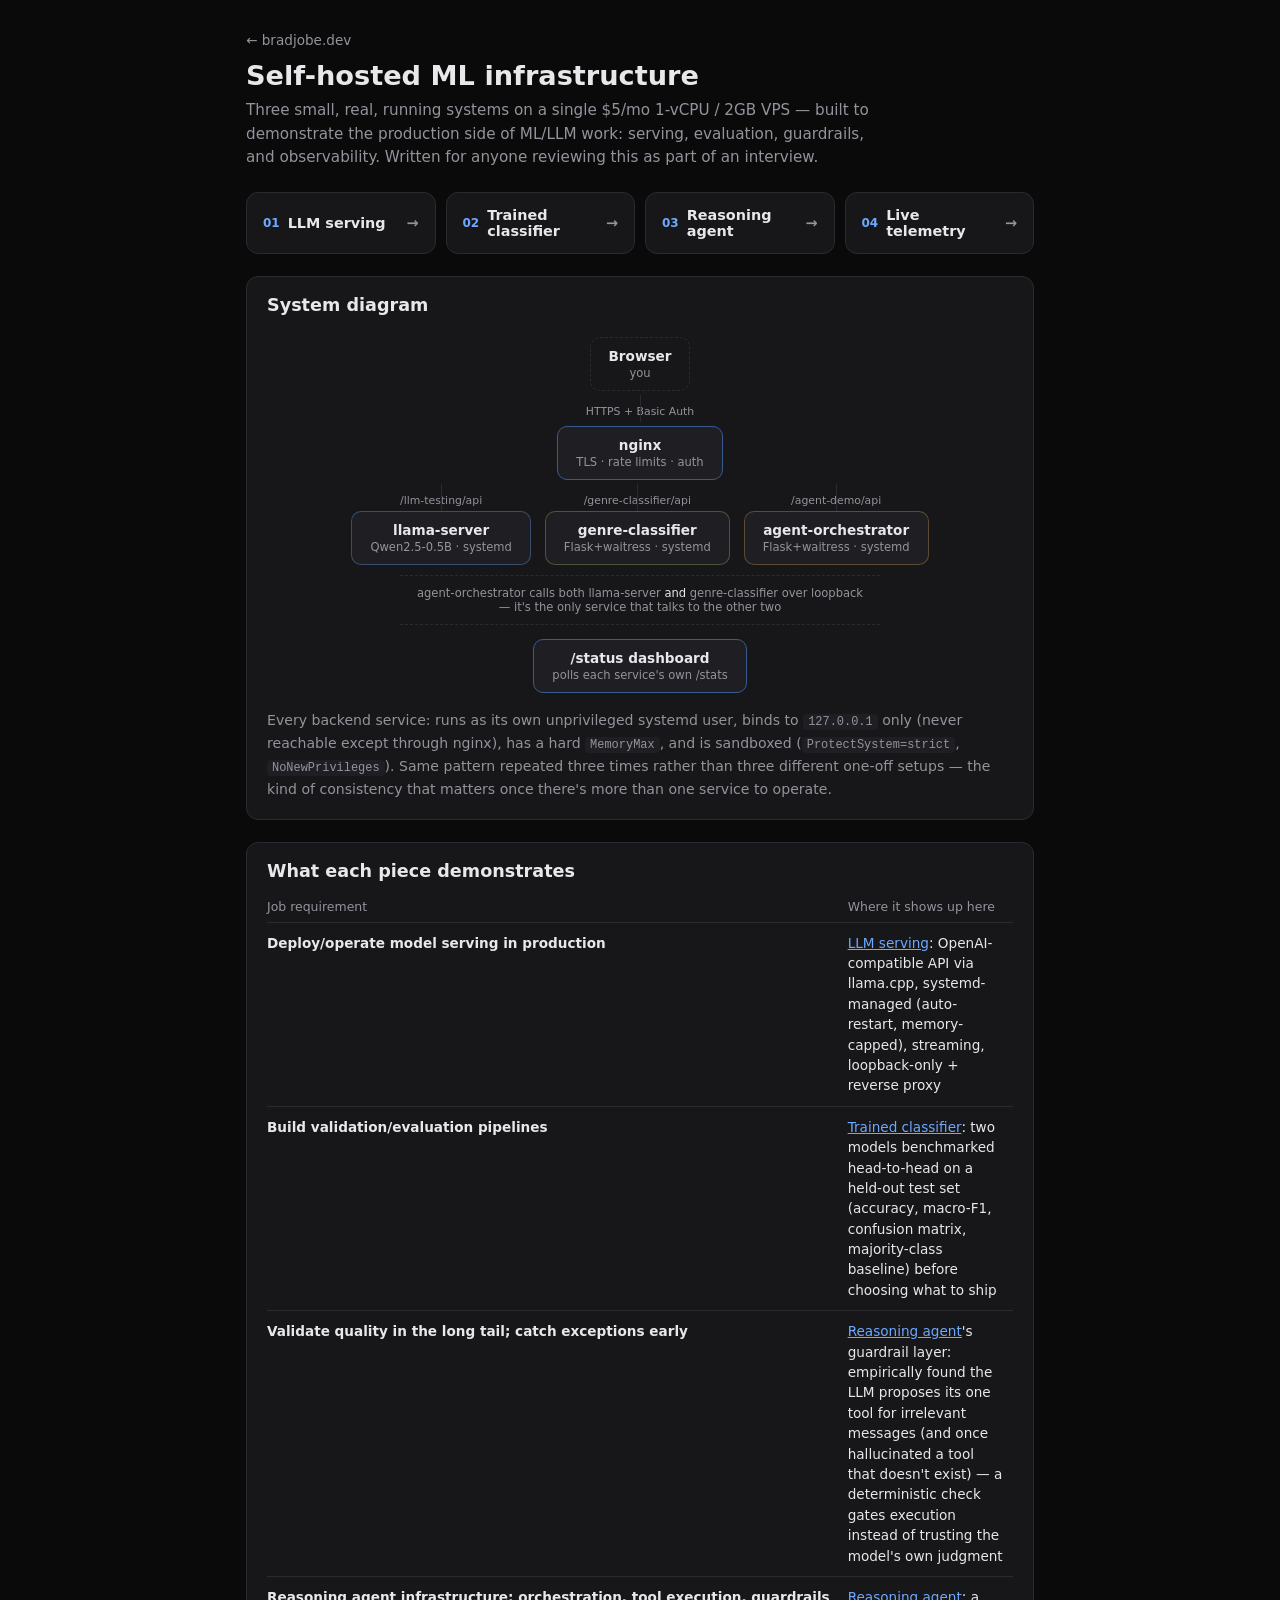
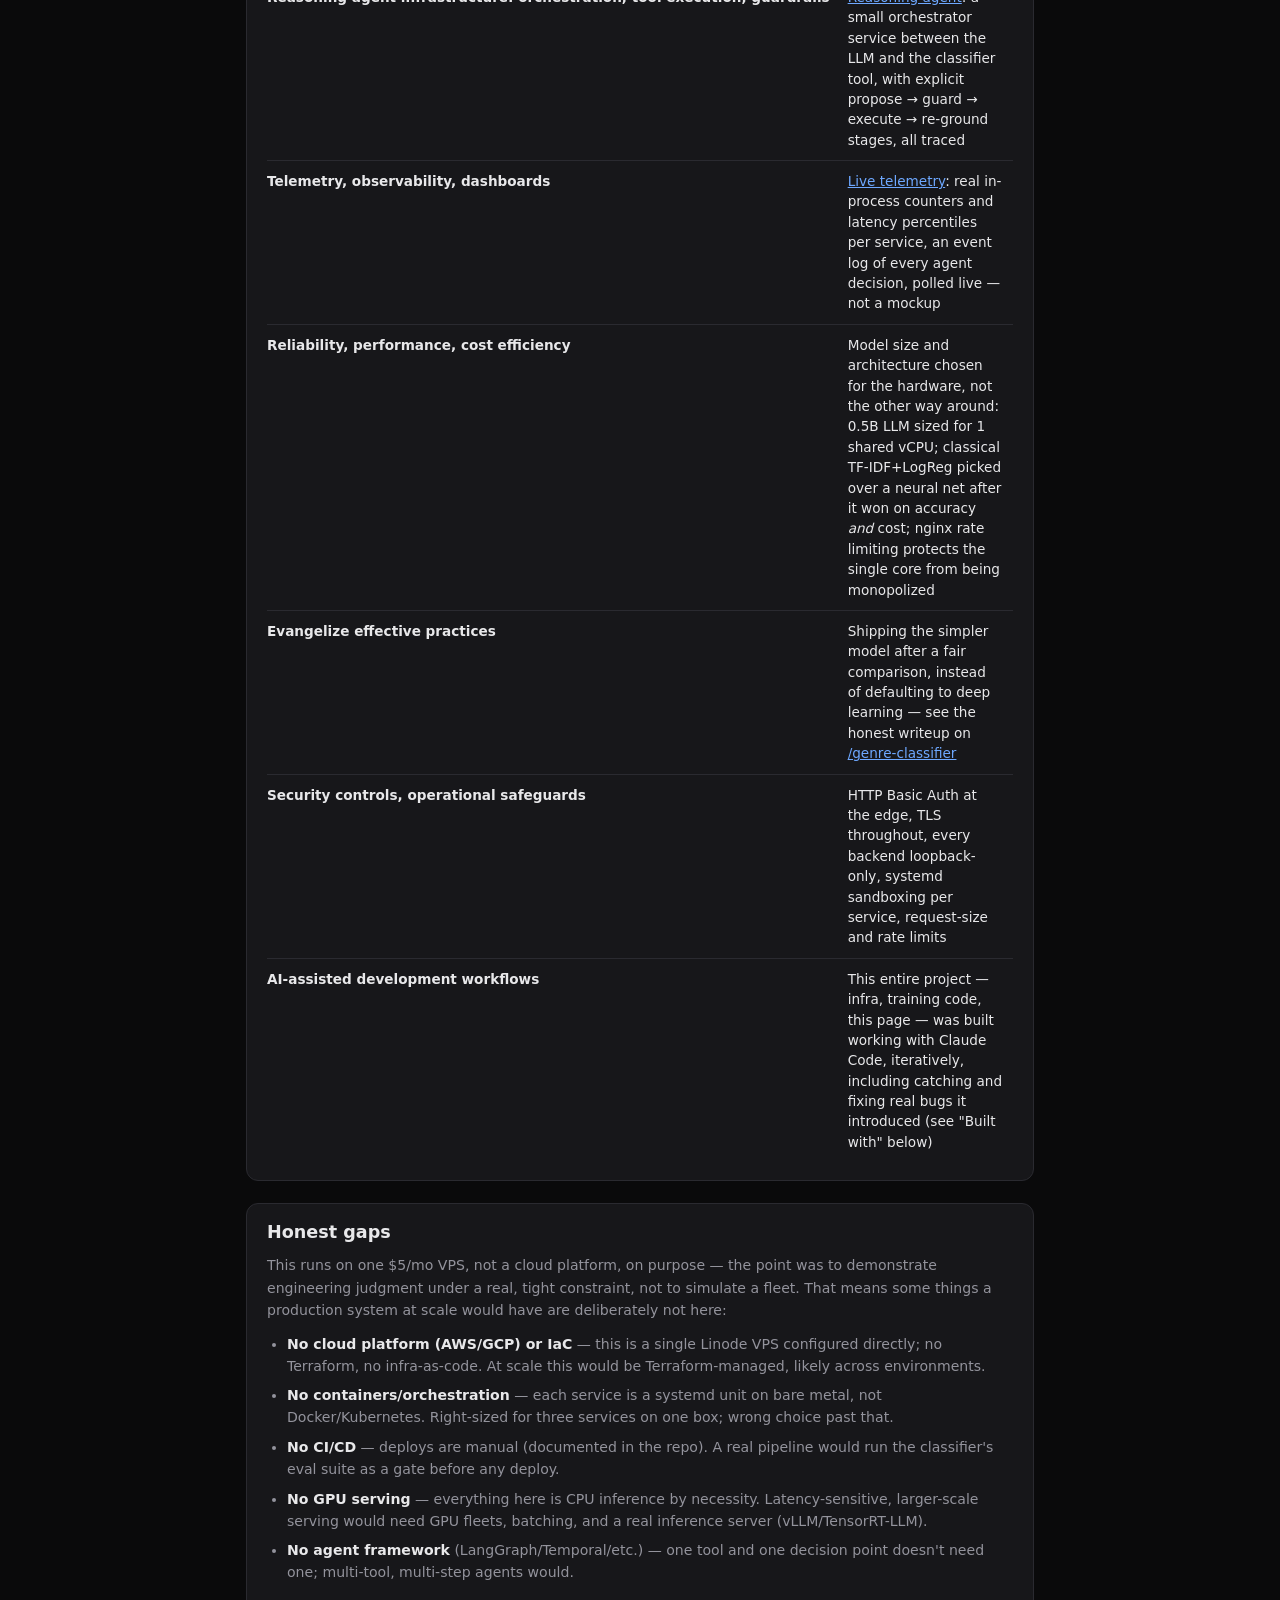
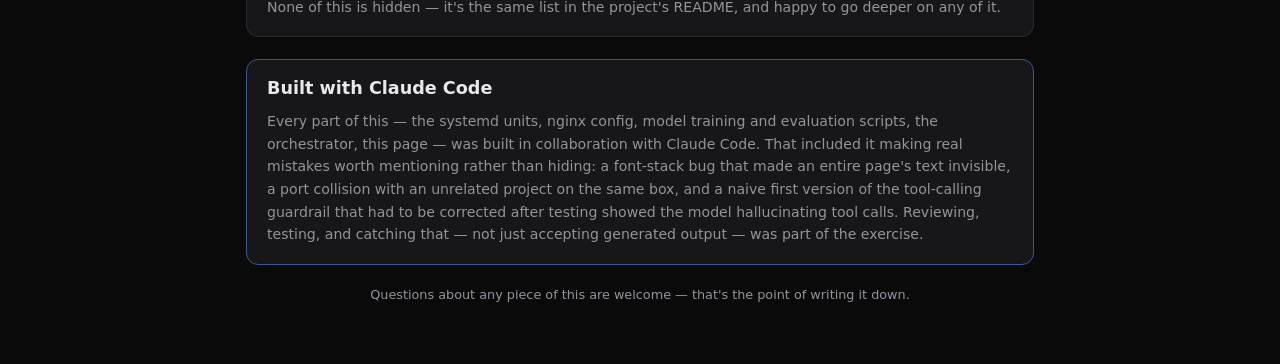
==== ai-hub/index.html @ b7a64e97 "Add reasoning-agent orchestrator, live telemetry dashboard, and interviewer docs hub Closes the bigg" ====
<!DOCTYPE html>
<html lang="en">
<head>
<meta charset="utf-8" />
<meta name="viewport" content="width=device-width, initial-scale=1" />
<meta name="theme-color" content="#000000" />
<meta name="description" content="Self-hosted ML infrastructure demos and engineering notes, by Brad Jobe." />
<title>AI Infrastructure Notes — bradjobe.dev</title>
<link rel="shortcut icon" href="/favicon.ico" />
<link rel="stylesheet" href="style.css" />
</head>
<body>
  <div class="page">
    <header class="hero">
      <a class="back" href="/">&larr; bradjobe.dev</a>
      <h1>Self-hosted ML infrastructure</h1>
      <p class="subtitle">
        Three small, real, running systems on a single $5/mo 1-vCPU / 2GB
        VPS — built to demonstrate the production side of ML/LLM work:
        serving, evaluation, guardrails, and observability. Written for
        anyone reviewing this as part of an interview.
      </p>
    </header>

    <nav class="demolinks">
      <a href="/llm-testing/"><span class="n">01</span> LLM serving <span class="arr">&rarr;</span></a>
      <a href="/genre-classifier/"><span class="n">02</span> Trained classifier <span class="arr">&rarr;</span></a>
      <a href="/agent-demo/"><span class="n">03</span> Reasoning agent <span class="arr">&rarr;</span></a>
      <a href="/status/"><span class="n">04</span> Live telemetry <span class="arr">&rarr;</span></a>
    </nav>

    <section class="card">
      <h2>System diagram</h2>
      <div class="diagram">
        <div class="col">
          <div class="box user">Browser<br /><span class="sub">you</span></div>
          <div class="arrow-down">HTTPS + Basic Auth</div>
          <div class="box edge">nginx<br /><span class="sub">TLS · rate limits · auth</span></div>
        </div>
        <div class="fanout">
          <div class="branch">
            <div class="arrow-down">/llm-testing/api</div>
            <div class="box svc llm">llama-server<br /><span class="sub">Qwen2.5-0.5B · systemd</span></div>
          </div>
          <div class="branch">
            <div class="arrow-down">/genre-classifier/api</div>
            <div class="box svc genre">genre-classifier<br /><span class="sub">Flask+waitress · systemd</span></div>
          </div>
          <div class="branch">
            <div class="arrow-down">/agent-demo/api</div>
            <div class="box svc agent">agent-orchestrator<br /><span class="sub">Flask+waitress · systemd</span></div>
          </div>
        </div>
        <div class="arrow-cross">
          <span>agent-orchestrator calls both llama-server <em>and</em> genre-classifier over loopback — it's the only service that talks to the other two</span>
        </div>
        <div class="col">
          <div class="box telemetry">/status dashboard<br /><span class="sub">polls each service's own /stats</span></div>
        </div>
      </div>
      <p class="explain">
        Every backend service: runs as its own unprivileged systemd user,
        binds to <code>127.0.0.1</code> only (never reachable except through
        nginx), has a hard <code>MemoryMax</code>, and is sandboxed
        (<code>ProtectSystem=strict</code>, <code>NoNewPrivileges</code>).
        Same pattern repeated three times rather than three different
        one-off setups — the kind of consistency that matters once there's
        more than one service to operate.
      </p>
    </section>

    <section class="card">
      <h2>What each piece demonstrates</h2>
      <table class="map">
        <thead><tr><th>Job requirement</th><th>Where it shows up here</th></tr></thead>
        <tbody>
          <tr>
            <td>Deploy/operate model serving in production</td>
            <td><a href="/llm-testing/">LLM serving</a>: OpenAI-compatible API via llama.cpp, systemd-managed (auto-restart, memory-capped), streaming, loopback-only + reverse proxy</td>
          </tr>
          <tr>
            <td>Build validation/evaluation pipelines</td>
            <td><a href="/genre-classifier/">Trained classifier</a>: two models benchmarked head-to-head on a held-out test set (accuracy, macro-F1, confusion matrix, majority-class baseline) before choosing what to ship</td>
          </tr>
          <tr>
            <td>Validate quality in the long tail; catch exceptions early</td>
            <td><a href="/agent-demo/">Reasoning agent</a>'s guardrail layer: empirically found the LLM proposes its one tool for irrelevant messages (and once hallucinated a tool that doesn't exist) — a deterministic check gates execution instead of trusting the model's own judgment</td>
          </tr>
          <tr>
            <td>Reasoning agent infrastructure: orchestration, tool execution, guardrails</td>
            <td><a href="/agent-demo/">Reasoning agent</a>: a small orchestrator service between the LLM and the classifier tool, with explicit propose → guard → execute → re-ground stages, all traced</td>
          </tr>
          <tr>
            <td>Telemetry, observability, dashboards</td>
            <td><a href="/status/">Live telemetry</a>: real in-process counters and latency percentiles per service, an event log of every agent decision, polled live — not a mockup</td>
          </tr>
          <tr>
            <td>Reliability, performance, cost efficiency</td>
            <td>Model size and architecture chosen for the hardware, not the other way around: 0.5B LLM sized for 1 shared vCPU; classical TF-IDF+LogReg picked over a neural net after it won on accuracy <em>and</em> cost; nginx rate limiting protects the single core from being monopolized</td>
          </tr>
          <tr>
            <td>Evangelize effective practices</td>
            <td>Shipping the simpler model after a fair comparison, instead of defaulting to deep learning — see the honest writeup on <a href="/genre-classifier/">/genre-classifier</a></td>
          </tr>
          <tr>
            <td>Security controls, operational safeguards</td>
            <td>HTTP Basic Auth at the edge, TLS throughout, every backend loopback-only, systemd sandboxing per service, request-size and rate limits</td>
          </tr>
          <tr>
            <td>AI-assisted development workflows</td>
            <td>This entire project — infra, training code, this page — was built working with Claude Code, iteratively, including catching and fixing real bugs it introduced (see "Built with" below)</td>
          </tr>
        </tbody>
      </table>
    </section>

    <section class="card">
      <h2>Honest gaps</h2>
      <p class="explain">
        This runs on one $5/mo VPS, not a cloud platform, on purpose — the
        point was to demonstrate engineering judgment under a real, tight
        constraint, not to simulate a fleet. That means some things a
        production system at scale would have are deliberately not here:
      </p>
      <ul class="gaps">
        <li><strong>No cloud platform (AWS/GCP) or IaC</strong> — this is a single Linode VPS configured directly; no Terraform, no infra-as-code. At scale this would be Terraform-managed, likely across environments.</li>
        <li><strong>No containers/orchestration</strong> — each service is a systemd unit on bare metal, not Docker/Kubernetes. Right-sized for three services on one box; wrong choice past that.</li>
        <li><strong>No CI/CD</strong> — deploys are manual (documented in the repo). A real pipeline would run the classifier's eval suite as a gate before any deploy.</li>
        <li><strong>No GPU serving</strong> — everything here is CPU inference by necessity. Latency-sensitive, larger-scale serving would need GPU fleets, batching, and a real inference server (vLLM/TensorRT-LLM).</li>
        <li><strong>No agent framework</strong> (LangGraph/Temporal/etc.) — one tool and one decision point doesn't need one; multi-tool, multi-step agents would.</li>
      </ul>
      <p class="explain">
        None of this is hidden — it's the same list in the project's README,
        and happy to go deeper on any of it.
      </p>
    </section>

    <section class="card built-with">
      <h2>Built with Claude Code</h2>
      <p class="explain">
        Every part of this — the systemd units, nginx config, model
        training and evaluation scripts, the orchestrator, this page — was
        built in collaboration with Claude Code. That included it making
        real mistakes worth mentioning rather than hiding: a font-stack bug
        that made an entire page's text invisible, a port collision with an
        unrelated project on the same box, and a naive first version of the
        tool-calling guardrail that had to be corrected after testing
        showed the model hallucinating tool calls. Reviewing, testing, and
        catching that — not just accepting generated output — was part of
        the exercise.
      </p>
    </section>

    <footer class="foot">
      <span>Questions about any piece of this are welcome — that's the point of writing it down.</span>
    </footer>
  </div>
</body>
</html>
---- ai-hub/style.css ----
:root {
  color-scheme: dark;
  --bg: #0a0a0b;
  --panel: #17171a;
  --panel-2: #1f1f23;
  --border: #2a2a30;
  --text: #e8e8ea;
  --muted: #93939c;
  --accent: #6ea8ff;
  --accent-dim: #3a5a8f;
  --danger: #ff6e6e;
  --radius: 12px;
  font-family: system-ui, -apple-system, BlinkMacSystemFont, "Segoe UI", Roboto, Arial, sans-serif;
}

* { box-sizing: border-box; }
html, body { margin: 0; padding: 0; background: var(--bg); color: var(--text); }

.page {
  max-width: 820px;
  margin: 0 auto;
  padding: 32px 16px 64px;
  display: flex;
  flex-direction: column;
  gap: 22px;
}

.hero { display: flex; flex-direction: column; gap: 8px; }
.back { color: var(--muted); text-decoration: none; font-size: 0.85rem; width: fit-content; }
.back:hover { color: var(--text); }
.hero h1 { margin: 4px 0 0; font-size: 1.7rem; }
.subtitle { margin: 0; color: var(--muted); line-height: 1.55; font-size: 0.95rem; max-width: 640px; }

.demolinks {
  display: grid;
  grid-template-columns: repeat(auto-fit, minmax(160px, 1fr));
  gap: 10px;
}
.demolinks a {
  display: flex;
  align-items: center;
  gap: 8px;
  background: var(--panel);
  border: 1px solid var(--border);
  border-radius: var(--radius);
  padding: 14px 16px;
  color: var(--text);
  text-decoration: none;
  font-size: 0.9rem;
  font-weight: 600;
  transition: border-color 0.15s ease;
}
.demolinks a:hover { border-color: var(--accent-dim); }
.demolinks .n { color: var(--accent); font-size: 0.75rem; font-weight: 700; }
.demolinks .arr { margin-left: auto; color: var(--muted); }

.card {
  background: var(--panel);
  border: 1px solid var(--border);
  border-radius: var(--radius);
  padding: 18px 20px;
  display: flex;
  flex-direction: column;
  gap: 12px;
}
.card h2 { margin: 0; font-size: 1.1rem; }
.explain { margin: 0; font-size: 0.88rem; color: var(--muted); line-height: 1.6; }
.explain a, table.map a { color: var(--accent); }
.explain code { background: var(--panel-2); padding: 1px 5px; border-radius: 4px; font-size: 0.85em; }

/* --- diagram --- */
.diagram {
  display: flex;
  flex-direction: column;
  align-items: center;
  gap: 4px;
  padding: 10px 0 4px;
}
.col { display: flex; flex-direction: column; align-items: center; gap: 4px; }
.box {
  border: 1px solid var(--border);
  border-radius: 10px;
  padding: 10px 18px;
  text-align: center;
  font-size: 0.85rem;
  font-weight: 600;
  background: var(--panel-2);
}
.box .sub { display: block; font-weight: 400; color: var(--muted); font-size: 0.72rem; margin-top: 2px; }
.box.user { background: transparent; border-style: dashed; }
.box.edge { border-color: var(--accent-dim); }
.box.svc.llm { border-color: #6ea8ff55; }
.box.svc.genre { border-color: #9fc46a55; }
.box.svc.agent { border-color: #d3a15a55; }
.box.telemetry { border-color: var(--accent-dim); margin-top: 4px; }

.arrow-down {
  font-size: 0.68rem;
  color: var(--muted);
  position: relative;
  padding: 10px 0 4px;
}
.arrow-down::before {
  content: "";
  position: absolute;
  top: 0;
  left: 50%;
  width: 1px;
  height: 100%;
  background: var(--border);
}

.fanout {
  display: flex;
  gap: 14px;
  flex-wrap: wrap;
  justify-content: center;
  width: 100%;
}
.branch { display: flex; flex-direction: column; align-items: center; }

.arrow-cross {
  max-width: 480px;
  text-align: center;
  font-size: 0.72rem;
  color: var(--muted);
  padding: 10px 12px;
  border-top: 1px dashed var(--border);
  border-bottom: 1px dashed var(--border);
  margin: 6px 0;
}
.arrow-cross em { color: var(--text); font-style: normal; }

table.map { width: 100%; border-collapse: collapse; font-size: 0.85rem; }
table.map th { text-align: left; color: var(--muted); font-weight: 500; font-size: 0.78rem; padding: 6px 10px 8px 0; border-bottom: 1px solid var(--border); }
table.map td { padding: 10px 10px 10px 0; border-bottom: 1px solid var(--border); vertical-align: top; line-height: 1.5; }
table.map tr:last-child td { border-bottom: none; }
table.map td:first-child { font-weight: 600; white-space: nowrap; padding-right: 18px; }

ul.gaps { margin: 0; padding-left: 20px; display: flex; flex-direction: column; gap: 8px; }
ul.gaps li { font-size: 0.88rem; color: var(--muted); line-height: 1.55; }
ul.gaps li strong { color: var(--text); }

.built-with { border-color: var(--accent-dim); }

.foot { text-align: center; color: var(--muted); font-size: 0.8rem; }
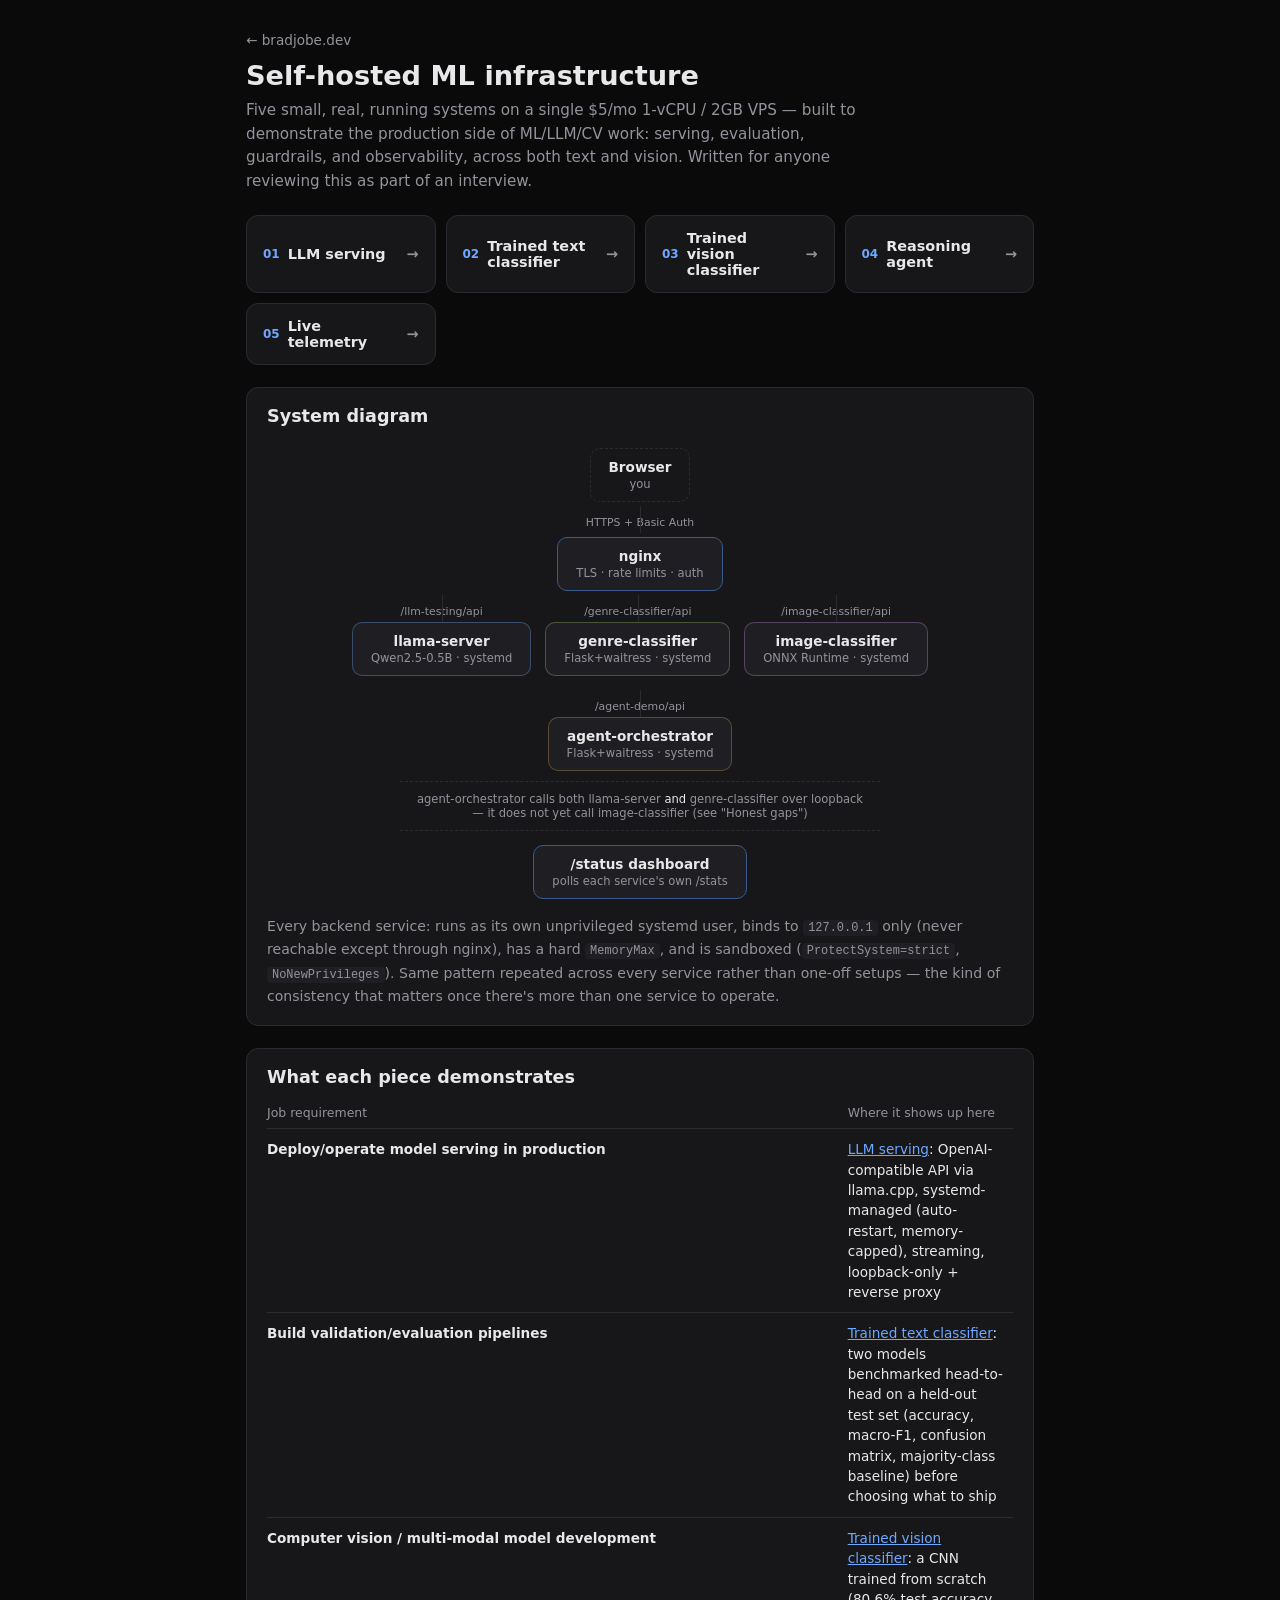
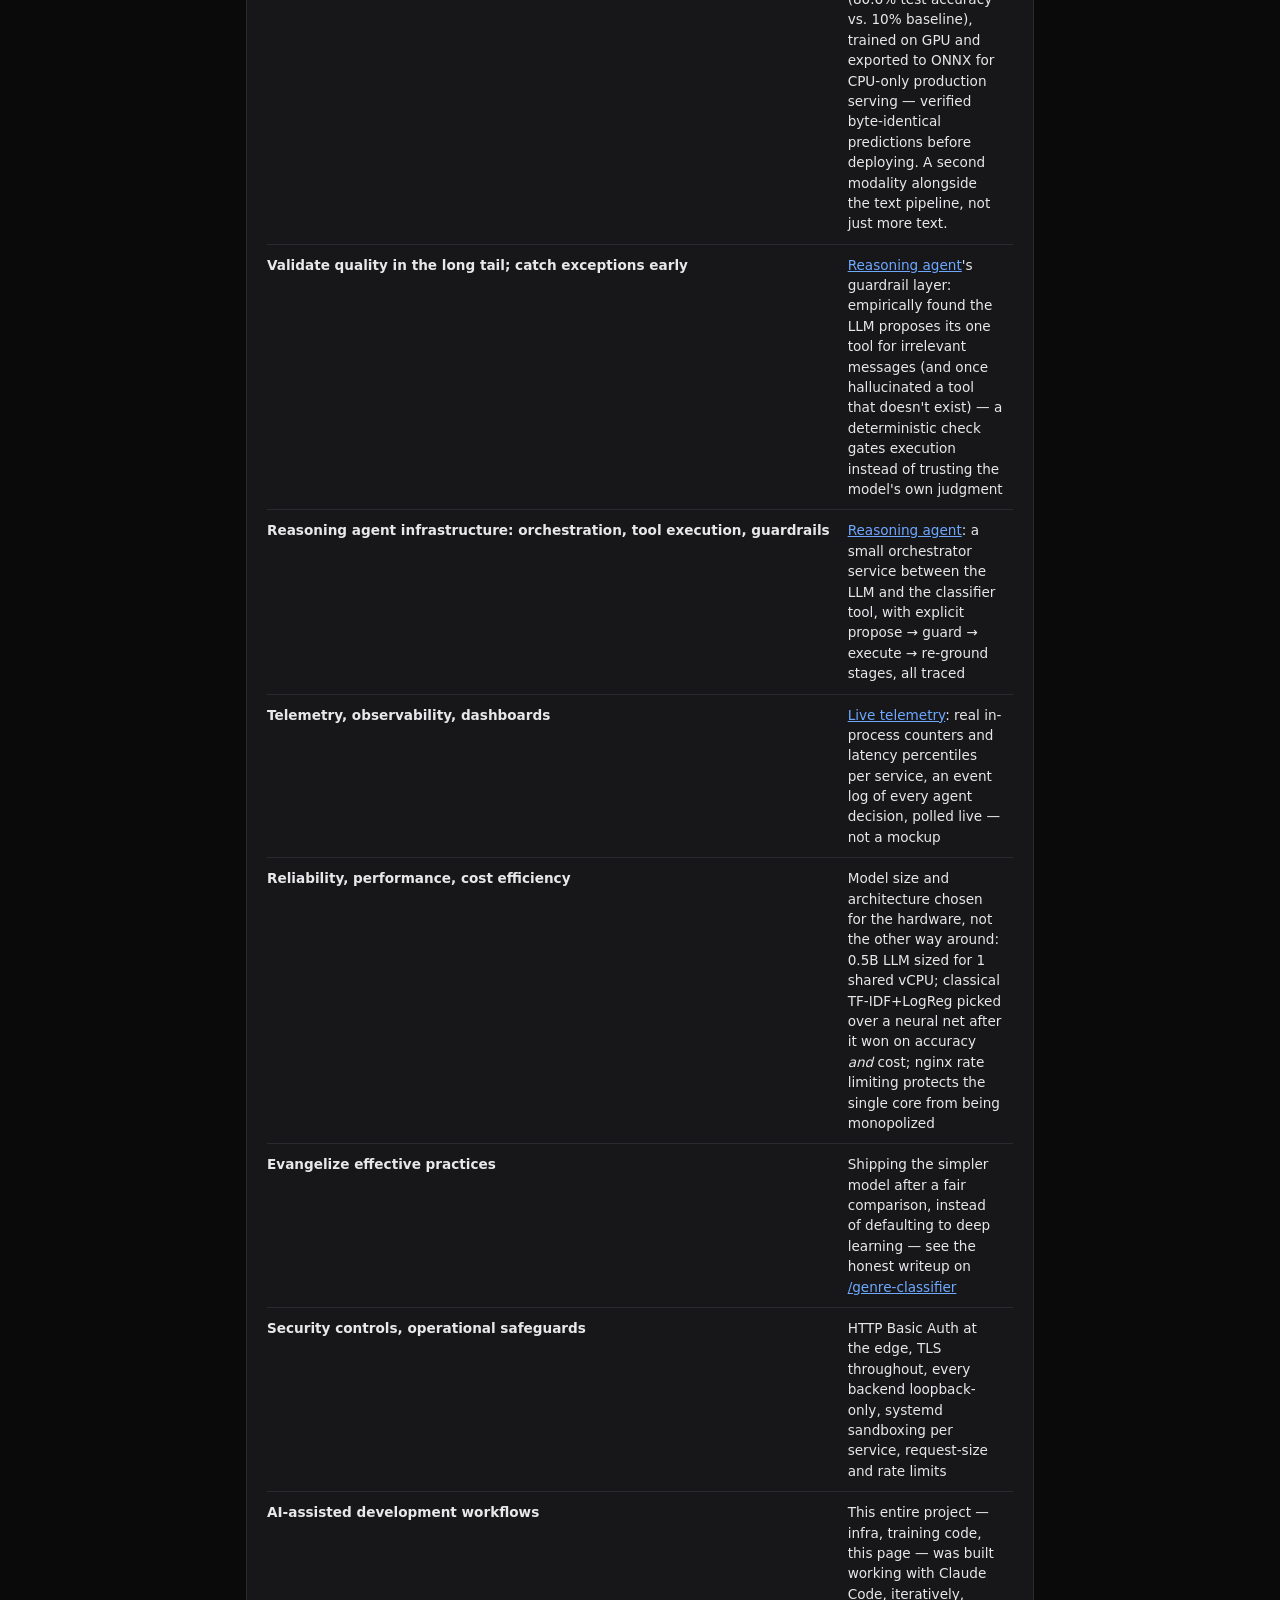
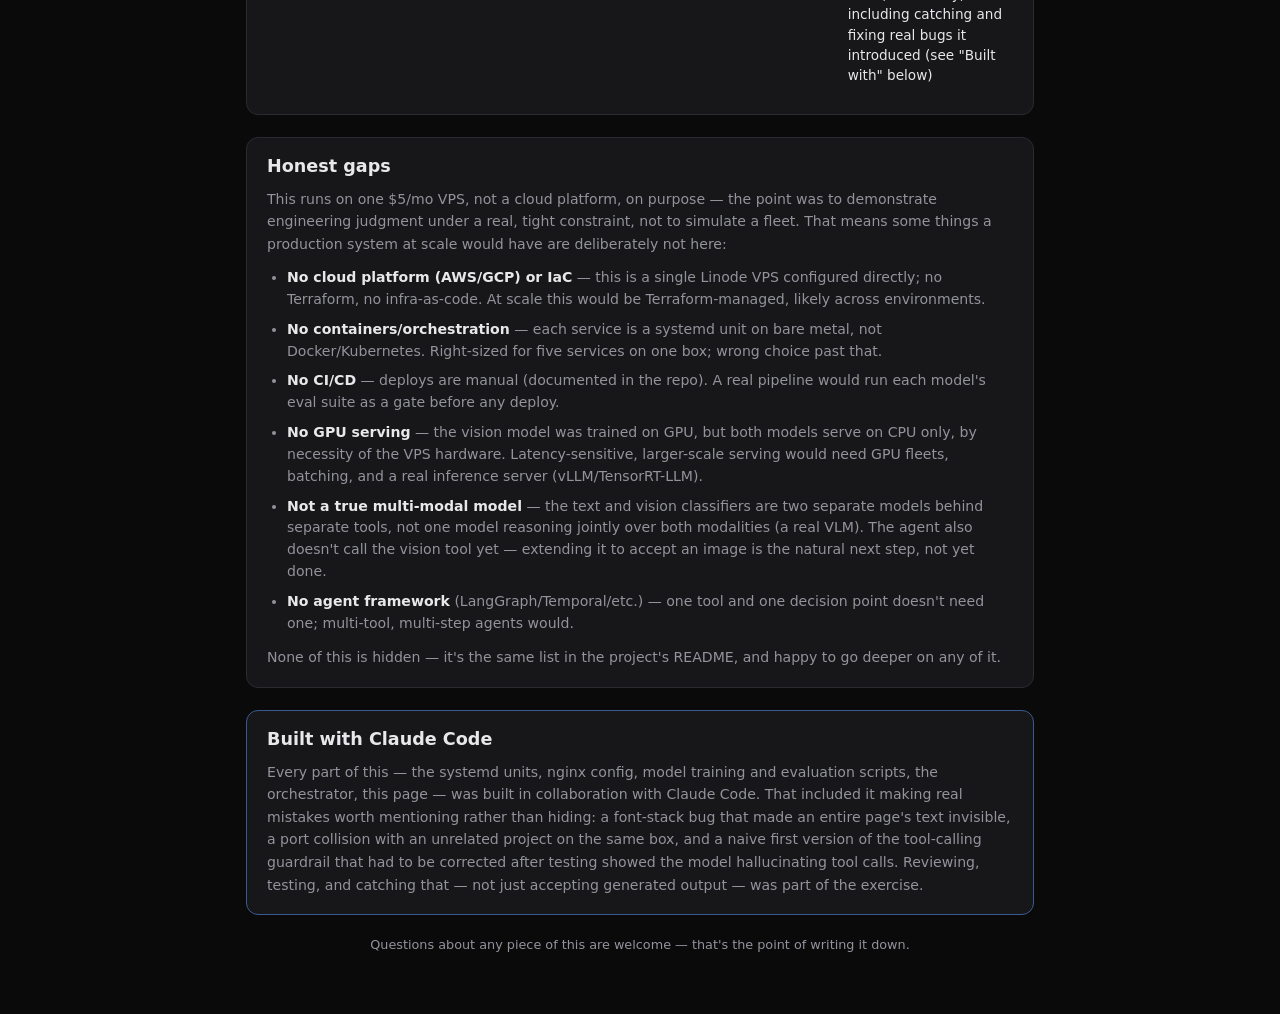
==== commit 626b3f57: "Add image-classifier: the computer-vision piece, train-on-GPU / serve-on-CPU Every other demo here w" ====
--- a/ai-hub/index.html
+++ b/ai-hub/index.html
@@ -15,18 +15,20 @@
       <a class="back" href="/">&larr; bradjobe.dev</a>
       <h1>Self-hosted ML infrastructure</h1>
       <p class="subtitle">
-        Three small, real, running systems on a single $5/mo 1-vCPU / 2GB
-        VPS — built to demonstrate the production side of ML/LLM work:
-        serving, evaluation, guardrails, and observability. Written for
-        anyone reviewing this as part of an interview.
+        Five small, real, running systems on a single $5/mo 1-vCPU / 2GB
+        VPS — built to demonstrate the production side of ML/LLM/CV work:
+        serving, evaluation, guardrails, and observability, across both
+        text and vision. Written for anyone reviewing this as part of an
+        interview.
       </p>
     </header>
 
     <nav class="demolinks">
       <a href="/llm-testing/"><span class="n">01</span> LLM serving <span class="arr">&rarr;</span></a>
-      <a href="/genre-classifier/"><span class="n">02</span> Trained classifier <span class="arr">&rarr;</span></a>
-      <a href="/agent-demo/"><span class="n">03</span> Reasoning agent <span class="arr">&rarr;</span></a>
-      <a href="/status/"><span class="n">04</span> Live telemetry <span class="arr">&rarr;</span></a>
+      <a href="/genre-classifier/"><span class="n">02</span> Trained text classifier <span class="arr">&rarr;</span></a>
+      <a href="/image-classifier/"><span class="n">03</span> Trained vision classifier <span class="arr">&rarr;</span></a>
+      <a href="/agent-demo/"><span class="n">04</span> Reasoning agent <span class="arr">&rarr;</span></a>
+      <a href="/status/"><span class="n">05</span> Live telemetry <span class="arr">&rarr;</span></a>
     </nav>
 
     <section class="card">
@@ -47,12 +49,16 @@
             <div class="box svc genre">genre-classifier<br /><span class="sub">Flask+waitress · systemd</span></div>
           </div>
           <div class="branch">
+            <div class="arrow-down">/image-classifier/api</div>
+            <div class="box svc image">image-classifier<br /><span class="sub">ONNX Runtime · systemd</span></div>
+          </div>
+          <div class="branch">
             <div class="arrow-down">/agent-demo/api</div>
             <div class="box svc agent">agent-orchestrator<br /><span class="sub">Flask+waitress · systemd</span></div>
           </div>
         </div>
         <div class="arrow-cross">
-          <span>agent-orchestrator calls both llama-server <em>and</em> genre-classifier over loopback — it's the only service that talks to the other two</span>
+          <span>agent-orchestrator calls both llama-server <em>and</em> genre-classifier over loopback — it does not yet call image-classifier (see "Honest gaps")</span>
         </div>
         <div class="col">
           <div class="box telemetry">/status dashboard<br /><span class="sub">polls each service's own /stats</span></div>
@@ -63,9 +69,9 @@
         binds to <code>127.0.0.1</code> only (never reachable except through
         nginx), has a hard <code>MemoryMax</code>, and is sandboxed
         (<code>ProtectSystem=strict</code>, <code>NoNewPrivileges</code>).
-        Same pattern repeated three times rather than three different
-        one-off setups — the kind of consistency that matters once there's
-        more than one service to operate.
+        Same pattern repeated across every service rather than one-off
+        setups — the kind of consistency that matters once there's more
+        than one service to operate.
       </p>
     </section>
 
@@ -80,7 +86,11 @@
           </tr>
           <tr>
             <td>Build validation/evaluation pipelines</td>
-            <td><a href="/genre-classifier/">Trained classifier</a>: two models benchmarked head-to-head on a held-out test set (accuracy, macro-F1, confusion matrix, majority-class baseline) before choosing what to ship</td>
+            <td><a href="/genre-classifier/">Trained text classifier</a>: two models benchmarked head-to-head on a held-out test set (accuracy, macro-F1, confusion matrix, majority-class baseline) before choosing what to ship</td>
+          </tr>
+          <tr>
+            <td>Computer vision / multi-modal model development</td>
+            <td><a href="/image-classifier/">Trained vision classifier</a>: a CNN trained from scratch (80.6% test accuracy vs. 10% baseline), trained on GPU and exported to ONNX for CPU-only production serving — verified byte-identical predictions before deploying. A second modality alongside the text pipeline, not just more text.</td>
           </tr>
           <tr>
             <td>Validate quality in the long tail; catch exceptions early</td>
@@ -124,9 +134,10 @@
       </p>
       <ul class="gaps">
         <li><strong>No cloud platform (AWS/GCP) or IaC</strong> — this is a single Linode VPS configured directly; no Terraform, no infra-as-code. At scale this would be Terraform-managed, likely across environments.</li>
-        <li><strong>No containers/orchestration</strong> — each service is a systemd unit on bare metal, not Docker/Kubernetes. Right-sized for three services on one box; wrong choice past that.</li>
-        <li><strong>No CI/CD</strong> — deploys are manual (documented in the repo). A real pipeline would run the classifier's eval suite as a gate before any deploy.</li>
-        <li><strong>No GPU serving</strong> — everything here is CPU inference by necessity. Latency-sensitive, larger-scale serving would need GPU fleets, batching, and a real inference server (vLLM/TensorRT-LLM).</li>
+        <li><strong>No containers/orchestration</strong> — each service is a systemd unit on bare metal, not Docker/Kubernetes. Right-sized for five services on one box; wrong choice past that.</li>
+        <li><strong>No CI/CD</strong> — deploys are manual (documented in the repo). A real pipeline would run each model's eval suite as a gate before any deploy.</li>
+        <li><strong>No GPU serving</strong> — the vision model was trained on GPU, but both models serve on CPU only, by necessity of the VPS hardware. Latency-sensitive, larger-scale serving would need GPU fleets, batching, and a real inference server (vLLM/TensorRT-LLM).</li>
+        <li><strong>Not a true multi-modal model</strong> — the text and vision classifiers are two separate models behind separate tools, not one model reasoning jointly over both modalities (a real VLM). The agent also doesn't call the vision tool yet — extending it to accept an image is the natural next step, not yet done.</li>
         <li><strong>No agent framework</strong> (LangGraph/Temporal/etc.) — one tool and one decision point doesn't need one; multi-tool, multi-step agents would.</li>
       </ul>
       <p class="explain">
--- a/ai-hub/style.css
+++ b/ai-hub/style.css
@@ -91,6 +91,7 @@
 .box.edge { border-color: var(--accent-dim); }
 .box.svc.llm { border-color: #6ea8ff55; }
 .box.svc.genre { border-color: #9fc46a55; }
+.box.svc.image { border-color: #c58ae655; }
 .box.svc.agent { border-color: #d3a15a55; }
 .box.telemetry { border-color: var(--accent-dim); margin-top: 4px; }
 
